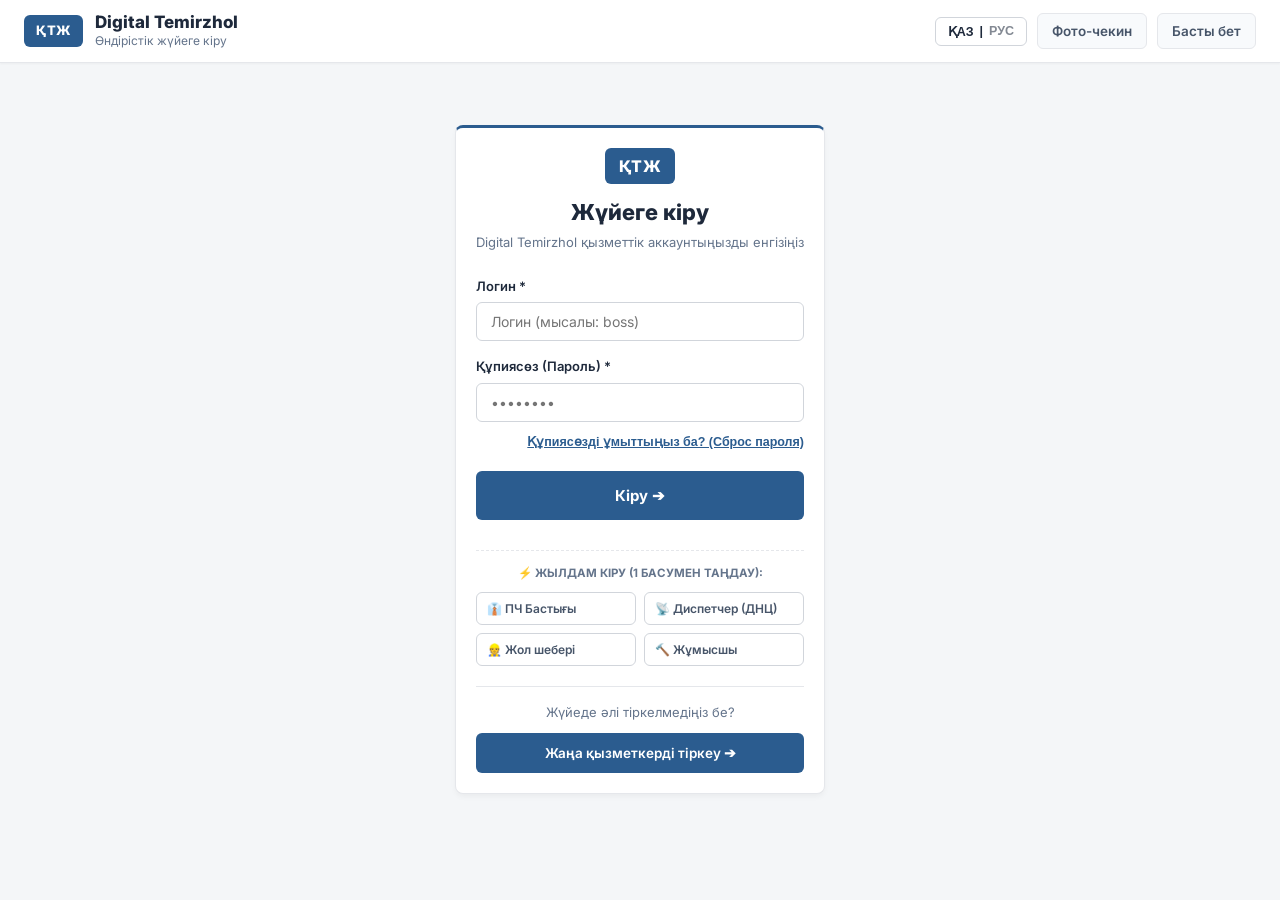
==== frontend/boss.html @ 10c27fdb "Digital Temirzhol: deploy-ready (Render API + Vercel frontend)" ====
<!DOCTYPE html>
<html lang="kk">
<head>
  <meta charset="UTF-8">
  <meta name="viewport" content="width=device-width, initial-scale=1.0">
  <title>Бастық Кабинеті | Digital Temirzhol</title>
  <link rel="stylesheet" href="css/style.css">
  <link rel="preconnect" href="https://fonts.googleapis.com">
  <link rel="preconnect" href="https://fonts.gstatic.com" crossorigin>
  <link href="https://fonts.googleapis.com/css2?family=Inter:wght@400;500;600;700;800&family=JetBrains+Mono:wght@600&display=swap" rel="stylesheet">
</head>
<body>

  <!-- Top Navbar -->
  <header class="navbar">
    <a href="index.html" class="brand-wrapper">
      <div class="brand-badge">ҚТЖ</div>
      <div class="brand-info">
        <h1 data-i18n="brand_title">Digital Temirzhol</h1>
        <p>Начальник дистанции пути (ПЧ-13) • Басқару панелі</p>
      </div>
    </a>

    <div class="nav-actions">
      <button class="btn-lang" id="btnLangToggle" title="Тілді ауыстыру / Сменить язык">
        <strong>ҚАЗ</strong> | <span style="opacity:0.6;">РУС</span>
      </button>
      <div style="text-align: right;">
        <div style="font-size: 14px; font-weight: 700; color: var(--text-main);" id="bossName">Бастық кабинеті</div>
        <div style="font-size: 11px; color: var(--primary);" id="bossRoleTitle">ПЧ Бастығы</div>
      </div>
      <button class="btn btn-secondary btn-sm" onclick="Api.logout()" data-i18n="nav_logout">Шығу</button>
    </div>
  </header>

  <main class="main-container">
    
    <div style="margin-bottom: 14px;">
      <a href="index.html" class="btn btn-secondary btn-sm" style="display:inline-flex; align-items:center; gap:6px;">
        ⬅️ Басты желіге қайту (Главная)
      </a>
    </div>

    <!-- Live Notifications Ticker -->
    <div class="glass-card" style="margin-bottom: 20px; padding: 12px 18px; border-left: 4px solid var(--primary); display: flex; align-items: center; justify-content: space-between;">
      <div style="display: flex; align-items: center; gap: 12px;">
        <div>
          <span style="font-size: 11px; font-weight: 700; color: var(--primary); text-transform: uppercase;">Соңғы хабарлама:</span>
          <div id="latestNotif" style="font-size: 13px; color: var(--text-main); font-weight: 600;">
            Хабарламалар жоқ.
          </div>
        </div>
      </div>
      <button class="btn btn-secondary btn-sm" onclick="loadNotifications()">Жаңарту</button>
    </div>

    <!-- 4 Quick Stats Cards -->
    <div class="grid-4" style="margin-bottom: 24px;">
      <div class="stat-card">
        <div>
          <div class="stat-val" id="statNaryads">0</div>
          <div class="stat-label">Наряд қол қоюға</div>
        </div>
      </div>

      <div class="stat-card">
        <div>
          <div class="stat-val" id="statLeaves">0</div>
          <div class="stat-label">Больничный / Отпуск</div>
        </div>
      </div>

      <div class="stat-card">
        <div>
          <div class="stat-val" id="statPresent">0</div>
          <div class="stat-label">Қазір жұмыста (Ауысым)</div>
        </div>
      </div>

      <div class="stat-card">
        <div>
          <div class="stat-val">100%</div>
          <div class="stat-label">Қауіпсіздік режимі</div>
        </div>
      </div>
    </div>

    <!-- Tab Navigation -->
    <div style="display: flex; gap: 10px; margin-bottom: 20px; border-bottom: 1px solid var(--border-subtle); padding-bottom: 12px; overflow-x: auto; align-items:center;">
      <button class="btn btn-primary btn-sm tab-btn active" onclick="switchTab('tab-naryads')">
        Наряд-допусктарды бекіту
      </button>
      <button class="btn btn-secondary btn-sm tab-btn" onclick="switchTab('tab-leaves')">
        Больничный & Отпуск бекіту
      </button>
      <button class="btn btn-secondary btn-sm tab-btn" onclick="switchTab('tab-timesheet')">
        Табель және жылдық график
      </button>
      <button class="btn btn-secondary btn-sm tab-btn" onclick="switchTab('tab-masters')">
        Шеберлермен байланыс (Личка) & Толық БД
      </button>
      <button class="btn btn-primary btn-sm" onclick="openPrintRoster()" style="margin-left:auto; white-space:nowrap;">
        Басып шығару (Печать)
      </button>
    </div>

    <!-- TAB 1: NARYAD APPROVAL -->
    <div id="tab-naryads" class="tab-content">
      <div class="glass-card">
        <div class="card-header">
          <h3>Бекітуді күтіп тұрған Наряд-допусктар (№451 бланкілері)</h3>
          <span class="badge badge-blue" id="naryadCountBadge">0 наряд</span>
        </div>

        <div class="table-wrapper">
          <table class="custom-table">
            <thead>
              <tr>
                <th>№ Құжат</th>
                <th>Жұмыс жетекшісі (Мастер)</th>
                <th>Жұмыс түрі</th>
                <th>Тех. карта</th>
                <th>Орны</th>
                <th>Мәртебесі</th>
                <th>Әрекеттер</th>
              </tr>
            </thead>
            <tbody id="bossNaryadsTable">
              <tr><td colspan="7" style="text-align:center;">Жүктелуде...</td></tr>
            </tbody>
          </table>
        </div>
      </div>
    </div>

    <!-- TAB 2: LEAVES & DOCTOR NOTES APPROVAL -->
    <div id="tab-leaves" class="tab-content" style="display: none;">
      <div class="glass-card">
        <div class="card-header">
          <h3>Больничный және Отпуск анықтамаларын бекіту</h3>
          <span class="badge badge-yellow">Анықтамалар мен өтініштер</span>
        </div>

        <div class="table-wrapper">
          <table class="custom-table">
            <thead>
              <tr>
                <th>Қызметкер</th>
                <th>Түрі</th>
                <th>Мерзімі (Басталу — Аяқталу)</th>
                <th>Емхана құжаты (Скриншот)</th>
                <th>Мәртебесі</th>
                <th>Қол қою / Бекіту</th>
              </tr>
            </thead>
            <tbody id="bossLeavesTable">
              <tr><td colspan="6" style="text-align:center;">Жүктелуде...</td></tr>
            </tbody>
          </table>
        </div>
      </div>
    </div>

    <!-- TAB 3: TIMESHEET & YEARLY CALENDAR -->
    <div id="tab-timesheet" class="tab-content" style="display: none;">
      <div class="glass-card">
        <div class="card-header" style="flex-wrap: wrap; gap: 14px;">
          <div>
            <h3>Қызметкерлердің қатысу табелі (Timesheet)</h3>
            <p style="font-size: 12px; color: var(--text-muted); margin-top: 2px;">
              Кез келген күнді таңдап, жұмысшылардың келу/кету уақыты мен жалпы сағатын көріңіз.
            </p>
          </div>
          
          <div style="display: flex; align-items: center; gap: 10px; flex-wrap: wrap;">
            <input type="date" id="timesheetDate" class="form-control" style="width: auto; padding: 6px 12px;" onchange="loadTimesheet()">
            <button class="btn btn-success btn-sm" onclick="exportExcel()">
              Excel (CSV) жүктеу
            </button>
          </div>
        </div>

        <div class="table-wrapper">
          <table class="custom-table">
            <thead>
              <tr>
                <th>Табель №</th>
                <th>Қызметкер (ФИО)</th>
                <th>Лауазымы</th>
                <th>Кірген уақыты</th>
                <th>Шыққан уақыты</th>
                <th>Істеген сағаты</th>
                <th>Мәртебесі</th>
              </tr>
            </thead>
            <tbody id="timesheetTable">
              <tr><td colspan="7" style="text-align:center;">Жүктелуде...</td></tr>
            </tbody>
          </table>
        </div>

        <!-- Legend for Calendar/Timesheet -->
        <div style="margin-top: 18px; padding-top: 14px; border-top: 1px solid var(--border-subtle); display: flex; gap: 20px; font-size: 12px; color: var(--text-muted);">
          <div style="display: flex; align-items: center; gap: 6px;">
            <span style="width: 12px; height: 12px; background: #10b981; border-radius: 2px; display: inline-block;"></span>
            <span>Жұмыста (Қатысты)</span>
          </div>
          <div style="display: flex; align-items: center; gap: 6px;">
            <span style="width: 12px; height: 12px; background: #f59e0b; border-radius: 2px; display: inline-block;"></span>
            <span>Больничный (Еңбекке жарамсыз)</span>
          </div>
          <div style="display: flex; align-items: center; gap: 6px;">
            <span style="width: 12px; height: 12px; background: #8b5cf6; border-radius: 2px; display: inline-block;"></span>
            <span>Отпуск (Еңбек демалысы)</span>
          </div>
        </div>
      </div>
    </div>

    <!-- TAB 4: MASTERS DIRECT PM & FULL DATABASE -->
    <div id="tab-masters" class="tab-content" style="display: none;">
      <!-- 1. Masters Quick PM Cards -->
      <div class="glass-card" style="margin-bottom: 24px;">
        <div class="card-header">
          <div>
            <div style="display:inline-flex; align-items:center; gap:6px; margin-bottom:4px;">
              <span class="badge badge-blue">МАСТЕРЛЕР</span>
            </div>
            <h3 style="font-size:16px;">Жол шеберлері (Мастерлер) — Жедел жеке байланыс (Личка)</h3>
            <p style="font-size:12px; color:var(--text-muted);">
              Кез келген шеберге тікелей личкаға жазыңыз. Хабарламалар 1 сағаттан соң автоматты тазаланады.
            </p>
          </div>
          <button class="btn btn-secondary btn-sm" onclick="loadBossMastersAndStaff()">Жаңарту</button>
        </div>

        <div id="bossMastersList" class="grid-3" style="margin-top:12px;">
          <div style="text-align:center; padding:16px; color:var(--text-muted);">Шеберлер жүктелуде...</div>
        </div>
      </div>

      <!-- 2. Full Station Personnel Database -->
      <div class="glass-card">
        <div class="card-header" style="flex-wrap:wrap; gap:10px;">
          <div>
            <h3 style="font-size:16px;">Дистанция бойынша толық дерекқор (Кім бар, кім жоқ)</h3>
            <p style="font-size:12px; color:var(--text-muted);">
              Барлық жұмыскерлердің қатысуы, өткізу бекетінің фотосуреттері және жеке чаты
            </p>
          </div>
          <div style="display:flex; gap:8px; align-items:center;">
            <input type="text" id="bossSearchStaffInput" class="form-control" placeholder="Аты-жөні немесе лауазымы..." style="min-width:220px;" oninput="filterBossStaffRoster()">
          </div>
        </div>

        <div class="table-wrapper">
          <table class="custom-table">
            <thead>
              <tr>
                <th>Фото</th>
                <th>Аты-жөні (ФИО)</th>
                <th>Лауазымы</th>
                <th>Рөлі</th>
                <th>Шебері</th>
                <th>Келгені</th>
                <th>Кеткені</th>
                <th>Мәртебесі</th>
                <th>Жеке чат</th>
              </tr>
            </thead>
            <tbody id="bossFullRosterTable">
              <tr><td colspan="9" style="text-align:center;">Жүктелуде...</td></tr>
            </tbody>
          </table>
        </div>
      </div>
    </div>

  </main>

  <!-- Modal for Document/Screenshot View -->
  <div class="modal-overlay" id="docModal">
    <div class="modal-content">
      <div style="display: flex; justify-content: space-between; align-items: center; margin-bottom: 14px;">
        <h3 style="font-size: 15px; font-weight: 700; color: var(--text-main);">Емхана анықтамасы / Скриншот</h3>
        <button class="btn btn-secondary btn-sm" onclick="closeDocModal()">✕ Жабу</button>
      </div>
      <div style="text-align: center; background: #f8fafc; border: 1px solid var(--border-light); padding: 12px; border-radius: 4px;">
        <img id="modalImg" src="" style="max-width: 100%; max-height: 450px; border-radius: 4px;">
      </div>
    </div>
  </div>

  <script src="js/config.js"></script>
  <script src="js/api.js"></script>
  <script src="js/i18n.js"></script>
  <script src="js/chat_modal.js"></script>
  <script>
    let bossRosterData = [];

    function switchTab(tabId) {
      document.querySelectorAll(".tab-content").forEach(el => el.style.display = "none");
      document.querySelectorAll(".tab-btn").forEach(el => {
        el.classList.remove("btn-primary", "active");
        el.classList.add("btn-secondary");
      });

      document.getElementById(tabId).style.display = "block";
      const activeBtn = event.currentTarget;
      activeBtn.classList.remove("btn-secondary");
      activeBtn.classList.add("btn-primary", "active");

      if (tabId === "tab-masters") {
        loadBossMastersAndStaff();
      }
    }

    window.addEventListener("DOMContentLoaded", () => {
      const u = Api.getUser();
      if (!u) {
        window.location.href = "login.html";
        return;
      }
      if (u.role !== "BOSS") {
        alert("Қатынау шектелген! Бұл парақша тек ПЧ Бастығына (Директорға) арналған.");
        window.location.href = "index.html";
        return;
      }
      document.getElementById("bossName").innerText = u.full_name;
      const orgInfo = u.organization ? ` • ${u.organization}` : "";
      if (u.position) document.getElementById("bossRoleTitle").innerText = `${u.position}${orgInfo}`;

      // Set default date to today
      const today = new Date().toISOString().split("T")[0];
      document.getElementById("timesheetDate").value = today;

      loadNotifications();
      loadNaryads();
      loadLeaves();
      loadTimesheet();
      loadBossMastersAndStaff();

      // Poll notifications every 5 seconds
      setInterval(loadNotifications, 5000);
      setInterval(loadBossMastersAndStaff, 10000);
    });

    async function loadNotifications() {
      try {
        const notifs = await Api.getNotifications("BOSS");
        if (notifs.length) {
          document.getElementById("latestNotif").innerText = notifs[0].message;
        }
      } catch (err) {
        console.warn("Notif error:", err);
      }
    }

    async function loadNaryads() {
      try {
        const naryads = await Api.getNaryads();
        const tbody = document.getElementById("bossNaryadsTable");
        document.getElementById("statNaryads").innerText = naryads.filter(n => n.status === "PENDING_BOSS").length;
        document.getElementById("naryadCountBadge").innerText = `${naryads.length} наряд тіркелген`;

        if (!naryads.length) {
          tbody.innerHTML = `<tr><td colspan="7" style="text-align:center;">Нарядтар жоқ</td></tr>`;
          return;
        }

        tbody.innerHTML = naryads.map(n => {
          let badge = `<span class="badge badge-blue">${n.status}</span>`;
          let actionBtn = "";

          if (n.status === "PENDING_BOSS") {
            badge = `<span class="badge badge-yellow">ҚОЛ КҮТУДЕ</span>`;
            actionBtn = `<button class="btn btn-primary btn-sm" onclick="approveNaryad(${n.id})">Қол қойып бекіту</button>`;
          } else if (n.status === "APPROVED_BOSS") {
            badge = `<span class="badge badge-blue">ДИСПЕТЧЕРДЕ</span>`;
            actionBtn = `<span style="font-size:12px; color:var(--text-muted);">Диспетчерді күтуде</span>`;
          } else if (n.status === "COMPLETED") {
            badge = `<span class="badge badge-green">АЯҚТАЛДЫ</span>`;
            if (n.pdf_path) {
              const fileUrl = Api.getFileUrl(n.pdf_path);
              actionBtn = `<a href="${fileUrl}" target="_blank" download class="btn btn-success btn-sm">№451 PDF (Жүктеу)</a>`;
            }
          }

          return `
            <tr>
              <td><strong style="color:var(--primary);">${n.number}</strong></td>
              <td>${n.master_name}</td>
              <td>${n.work_type}</td>
              <td><span class="badge badge-blue">${n.tech_card_no}</span></td>
              <td>${n.location}</td>
              <td>${badge}</td>
              <td>${actionBtn}</td>
            </tr>
          `;
        }).join("");
      } catch (err) {
        console.warn("Naryad load error:", err);
      }
    }

    async function approveNaryad(naryadId) {
      try {
        await Api.approveBossNaryad(naryadId);
        showToast("Нарядқа сәтті қол қойылды және Диспетчерге жіберілді!", "success");
        loadNaryads();
        loadNotifications();
      } catch (err) {
        showToast("Қате: " + err.message, "danger");
      }
    }

    async function loadLeaves() {
      try {
        const leaves = await Api.getLeaves();
        const tbody = document.getElementById("bossLeavesTable");
        document.getElementById("statLeaves").innerText = leaves.filter(l => l.status === "PENDING").length;

        if (!leaves.length) {
          tbody.innerHTML = `<tr><td colspan="6" style="text-align:center;">Анықтамалар жоқ</td></tr>`;
          return;
        }

        tbody.innerHTML = leaves.map(l => {
          const isSick = l.leave_type === "SICK_LEAVE";
          const typeBadge = isSick ? `<span class="badge badge-yellow">БОЛЬНИЧНЫЙ</span>` : `<span class="badge badge-green">ОТПУСК</span>`;
          
          let docBtn = l.document_url 
            ? `<button class="btn btn-secondary btn-sm" onclick="openDocModal('${l.document_url}')">Құжатты көру</button>`
            : `<span style="font-size:12px; color:var(--text-faint);">Құжатсыз</span>`;

          let actionBtn = l.status === "PENDING"
            ? `<button class="btn btn-primary btn-sm" onclick="approveLeave(${l.id})">Бекіту (Қол қою)</button>`
            : `<span class="badge badge-green">БЕКІТІЛГЕН</span>`;

          return `
            <tr>
              <td><strong>${l.user_name}</strong><br/><small style="color:var(--text-muted);">${l.position}</small></td>
              <td>${typeBadge}</td>
              <td>${l.start_date} — ${l.end_date}</td>
              <td>${docBtn}</td>
              <td><span class="badge ${l.status === 'APPROVED' ? 'badge-green' : 'badge-yellow'}">${l.status}</span></td>
              <td>${actionBtn}</td>
            </tr>
          `;
        }).join("");
      } catch (err) {
        console.warn("Leaves load error:", err);
      }
    }

    async function approveLeave(leaveId) {
      try {
        await Api.approveLeave(leaveId);
        showToast("Анықтама бекітілді! Жылдық табельге автоматты енгізілді.", "success");
        loadLeaves();
        loadTimesheet();
      } catch (err) {
        showToast("Қате: " + err.message, "danger");
      }
    }

    async function loadTimesheet() {
      const selectedDate = document.getElementById("timesheetDate").value;
      try {
        const data = await Api.getTimesheet(selectedDate);
        const tbody = document.getElementById("timesheetTable");
        document.getElementById("statPresent").innerText = data.records.filter(r => r.check_in !== "—").length;

        tbody.innerHTML = data.records.map(r => {
          let statusBadge = `<span class="badge badge-blue">${r.status}</span>`;
          if (r.status.includes("БОЛЬНИЧНЫЙ")) {
            statusBadge = `<span class="badge badge-yellow">${r.status}</span>`;
          } else if (r.status.includes("ОТПУСК")) {
            statusBadge = `<span class="badge badge-green">${r.status}</span>`;
          } else if (r.status === "Жұмыста") {
            statusBadge = `<span class="badge badge-green">Жұмыста</span>`;
          }

          return `
            <tr>
              <td style="font-family:var(--font-mono); color:var(--accent-cyan);">${r.emp_num}</td>
              <td><strong>${r.full_name}</strong></td>
              <td>${r.position}</td>
              <td style="font-family:var(--font-mono);">${r.check_in}</td>
              <td style="font-family:var(--font-mono);">${r.check_out}</td>
              <td><strong>${r.hours}</strong></td>
              <td>${statusBadge}</td>
            </tr>
          `;
        }).join("");
      } catch (err) {
        console.warn("Timesheet error:", err);
      }
    }

    function exportExcel() {
      const dateVal = document.getElementById("timesheetDate").value;
      window.open(`/api/attendance/export-csv?target_date=${dateVal}`, "_blank");
    }

    function openDocModal(url) {
      document.getElementById("modalImg").src = url;
      document.getElementById("docModal").classList.add("active");
    }
    function closeDocModal() {
      document.getElementById("docModal").classList.remove("active");
    }

    async function loadBossMastersAndStaff() {
      try {
        // 1. Load masters for quick PM
        const masters = await Api.getChatUsers("", "MASTER");
        const mastersContainer = document.getElementById("bossMastersList");
        if (!masters || masters.length === 0) {
          mastersContainer.innerHTML = `<div style="grid-column: 1/-1; text-align:center; padding:16px; color:var(--text-muted);">Тіркелген жол шеберлері (мастерлер) әзірге жоқ.</div>`;
        } else {
          mastersContainer.innerHTML = masters.map(m => {
            const isPresent = (m.status === "PRESENT");
            const photoSrc = m.photo_url ? Api.getFileUrl(m.photo_url) : "data:image/svg+xml;utf8,<svg xmlns='http://www.w3.org/2000/svg' width='40' height='40' viewBox='0 0 24 24' fill='%2394a3b8'><path d='M12 12c2.21 0 4-1.79 4-4s-1.79-4-4-4-4 1.79-4 4 1.79 4 4 4zm0 2c-2.67 0-8 1.34-8 4v2h16v-2c0-2.66-5.33-4-8-4z'/></svg>";

            return `
              <div style="background:#f8fafc; border:1px solid var(--border-color); border-radius:var(--radius); padding:16px; display:flex; flex-direction:column; justify-content:space-between; gap:12px;">
                <div style="display:flex; align-items:center; gap:12px;">
                  <img src="${photoSrc}" class="table-photo" style="width:48px; height:48px;" alt="Фото">
                  <div>
                    <strong style="color:var(--text-main); font-size:14px;">${escapeHtml(m.full_name)}</strong>
                    <div style="font-size:11.5px; color:var(--primary); font-weight:600;">${escapeHtml(m.position || "Жол шебері")}</div>
                    <div style="font-size:11px; margin-top:2px;">
                      ${isPresent ? `<span class="badge badge-green">ЖҰМЫСТА</span>` : `<span class="badge badge-gray">КЕЛМЕГЕН</span>`}
                    </div>
                  </div>
                </div>
                <button class="btn btn-primary btn-sm" style="width:100%;" onclick="openChatWith(${m.id}, '${escapeJs(m.full_name)}', 'Жол шебері')">
                  Личкаға жазу (Чат ашу)
                </button>
              </div>
            `;
          }).join("");
        }

        // 2. Load full personnel roster
        const data = await Api.getRoster();
        bossRosterData = data.records || [];
        renderBossStaffRoster();
      } catch (err) {
        console.error("Boss masters/staff load error:", err);
      }
    }

    function filterBossStaffRoster() {
      renderBossStaffRoster();
    }

    function renderBossStaffRoster() {
      const tbody = document.getElementById("bossFullRosterTable");
      const query = (document.getElementById("bossSearchStaffInput")?.value || "").toLowerCase().trim();

      let filtered = bossRosterData.filter(r => {
        if (query) {
          const matchName = (r.full_name || "").toLowerCase().includes(query);
          const matchPos = (r.position || "").toLowerCase().includes(query);
          const matchNum = (r.emp_num || "").toLowerCase().includes(query);
          if (!matchName && !matchPos && !matchNum) return false;
        }
        return true;
      });

      if (!filtered.length) {
        tbody.innerHTML = `<tr><td colspan="9" style="text-align:center; padding:16px; color:var(--text-muted);">Қызметкер табылмады</td></tr>`;
        return;
      }

      tbody.innerHTML = filtered.map(r => {
        let statusBadge = `<span class="badge badge-gray">ЖОҚ (КЕЛМЕГЕН)</span>`;
        if (r.status === 'PRESENT') {
          statusBadge = `<span class="badge badge-green">ЖҰМЫСТА (БАР)</span>`;
        } else if (r.status === 'LEAVE') {
          statusBadge = `<span class="badge badge-yellow">БОЛЬНИЧНЫЙ/ОТПУСК</span>`;
        }

        const photoSrc = r.photo_url ? Api.getFileUrl(r.photo_url) : "data:image/svg+xml;utf8,<svg xmlns='http://www.w3.org/2000/svg' width='40' height='40' viewBox='0 0 24 24' fill='%2394a3b8'><path d='M12 12c2.21 0 4-1.79 4-4s-1.79-4-4-4-4 1.79-4 4 1.79 4 4 4zm0 2c-2.67 0-8 1.34-8 4v2h16v-2c0-2.66-5.33-4-8-4z'/></svg>";

        return `
          <tr style="cursor:pointer;" onclick="${r.id ? `openChatWith(${r.id}, '${escapeJs(r.full_name)}', '${escapeJs(r.role)}')` : ''}">
            <td><img src="${photoSrc}" class="table-photo" alt="Фото"></td>
            <td>
              <strong>${escapeHtml(r.full_name)}</strong>
              <div style="font-size:11px; color:var(--text-muted);">${escapeHtml(r.emp_num)} | ЖСН: ${escapeHtml(r.iin || '—')}</div>
              <div style="font-size:11px; color:var(--primary); font-weight:500;">${escapeHtml(r.organization || 'ПЧ-13')} • ${escapeHtml(r.subdivision || '')}</div>
            </td>
            <td>${escapeHtml(r.position)}</td>
            <td><span class="badge badge-blue">${escapeHtml(r.role)}</span></td>
            <td>${escapeHtml(r.master_name)}</td>
            <td style="font-family:var(--font-mono);">${r.check_in_time}</td>
            <td style="font-family:var(--font-mono);">${r.check_out_time}</td>
            <td>${statusBadge}</td>
            <td>
              ${r.id ? `
                <button class="btn btn-sm btn-primary" onclick="event.stopPropagation(); openChatWith(${r.id}, '${escapeJs(r.full_name)}', '${escapeJs(r.role)}')">
                  Чат (ЛС)
                </button>
              ` : `<span style="font-size:11px; color:var(--text-muted);">Тіркелмеген</span>`}
            </td>
          </tr>
        `;
      }).join("");
    }

    function escapeJs(str) {
      if (!str) return "";
      return String(str).replace(/'/g, "\\'").replace(/"/g, '\\"');
    }
  </script>
</body>
</html>
---- frontend/css/style.css ----
/* ==========================================================================
   Digital Temirzhol — Clean Enterprise Design System
   Simple, functional, high-readability UI for Kazakhstan Railways (ҚТЖ)
   Supports Kazakh Cyrillic (ә, ғ, қ, ң, ө, ұ, ү, һ, і) & Russian Cyrillic
   ========================================================================== */

@import url('https://fonts.googleapis.com/css2?family=Inter:wght@400;500;600;700;800&family=Noto+Sans:wght@400;500;600;700&display=swap');

:root {
  /* Fonts with native Cyrillic & Cyrillic Extended support */
  --font-main: 'Inter', 'Noto Sans', -apple-system, BlinkMacSystemFont, "Segoe UI", Roboto, Arial, sans-serif;
  --font-mono: ui-monospace, SFMono-Regular, Menlo, Monaco, Consolas, "Liberation Mono", monospace;

  /* Clean Solid Enterprise Colors (Calm, Muted, Non-toxic) */
  --bg-app: #f4f6f8;
  --surface: #ffffff;
  --surface-hover: #f9fafb;
  --surface-subtle: #f9fafb;

  /* Borders & Dividers */
  --border-color: #e5e7eb;
  --border-strong: #d1d5db;
  --shadow-sm: 0 1px 2px 0 rgba(0, 0, 0, 0.04);
  --shadow-md: 0 3px 6px -1px rgba(0, 0, 0, 0.05);
  --shadow-lg: 0 6px 12px -2px rgba(0, 0, 0, 0.06);

  /* Typography */
  --text-main: #1e293b;
  --text-secondary: #475569;
  --text-muted: #64748b;
  --text-light: #94a3b8;

  /* Brand & Status Accents (Calm, deep, professional) */
  --primary: #2b5c8f;          /* Calm Corporate Slate Blue */
  --primary-hover: #1f456e;
  --primary-light: #eff6ff;

  --success: #2e7d32;          /* Calm Forest/Sage Green */
  --success-hover: #236327;
  --success-light: #f0fdf4;

  --danger: #991b1b;           /* Calm Muted Dark Red / Wine */
  --danger-hover: #7f1d1d;
  --danger-light: #fef2f2;

  --warning: #b45309;          /* Calm Amber / Bronze */
  --warning-light: #fffbeb;

  --purple: #475569;           /* Calm Slate */
  --purple-light: #f1f5f9;

  --accent-cyan: #0284c7;
  --accent-cyan-light: #e0f2fe;

  --radius: 8px;
  --radius-sm: 6px;
  --radius-md: 8px;
  --radius-lg: 12px;
  --radius-full: 9999px;
}

* {
  box-sizing: border-box;
  margin: 0;
  padding: 0;
}

body {
  background-color: var(--bg-app);
  color: var(--text-main);
  font-family: var(--font-main);
  font-size: 14px;
  line-height: 1.5;
  min-height: 100vh;
  -webkit-font-smoothing: antialiased;
}

/* ==========================================================================
   Navigation Bar
   ========================================================================== */

.navbar {
  position: sticky;
  top: 0;
  z-index: 100;
  background: #ffffff;
  border-bottom: 1px solid var(--border-color);
  box-shadow: var(--shadow-sm);
  padding: 12px 24px;
  display: flex;
  align-items: center;
  justify-content: space-between;
  gap: 16px;
}

.brand-wrapper {
  display: flex;
  align-items: center;
  gap: 12px;
  text-decoration: none;
  color: inherit;
}

.brand-badge {
  background: var(--primary);
  color: #ffffff;
  font-weight: 800;
  font-size: 13px;
  letter-spacing: 0.5px;
  padding: 6px 12px;
  border-radius: var(--radius-sm);
}

.brand-info h1 {
  font-size: 17px;
  font-weight: 800;
  color: var(--text-main);
  line-height: 1.2;
}

.brand-info h1 span {
  color: var(--primary);
}

.brand-info p {
  font-size: 12px;
  color: var(--text-muted);
}

.nav-actions {
  display: flex;
  align-items: center;
  gap: 10px;
  flex-wrap: wrap;
}

.nav-link {
  color: var(--text-secondary);
  text-decoration: none;
  font-size: 13.5px;
  font-weight: 600;
  padding: 7px 14px;
  border-radius: var(--radius-sm);
  background: #f8fafc;
  border: 1px solid var(--border-color);
  transition: all 0.15s ease;
}

.nav-link:hover {
  background: #f1f5f9;
  color: var(--text-main);
  border-color: var(--border-strong);
}

.nav-link.active {
  color: var(--primary);
  background: var(--primary-light);
  border-color: #bae6fd;
}

/* Language Toggle Button */
.btn-lang {
  display: inline-flex;
  align-items: center;
  gap: 6px;
  background: #ffffff;
  border: 1px solid var(--border-strong);
  color: var(--text-main);
  font-size: 12.5px;
  font-weight: 700;
  padding: 6px 12px;
  border-radius: var(--radius-sm);
  cursor: pointer;
  transition: all 0.15s ease;
}

.btn-lang:hover {
  background: #f8fafc;
  border-color: var(--primary);
  color: var(--primary);
}

/* ==========================================================================
   Containers & Clean Cards
   ========================================================================== */

.main-container {
  max-width: 1100px;
  margin: 0 auto;
  padding: 24px 20px 48px 20px;
}

.card {
  background: var(--surface);
  border: 1px solid var(--border-color);
  border-radius: var(--radius-md);
  box-shadow: var(--shadow-sm);
  padding: 20px;
  margin-bottom: 20px;
}

.card.highlight {
  border-top: 3px solid var(--primary);
}

.card.highlight-green {
  border-top: 3px solid var(--success);
}

.card.highlight-purple {
  border-top: 3px solid var(--purple);
}

/* Legacy support for existing pages */
.glass-card {
  background: var(--surface);
  border: 1px solid var(--border-color);
  border-radius: var(--radius-md);
  box-shadow: var(--shadow-sm);
  padding: 20px;
  margin-bottom: 20px;
}
.glass-card.highlight {
  border-top: 3px solid var(--primary);
}

/* ==========================================================================
   Buttons
   ========================================================================== */

.btn {
  display: inline-flex;
  align-items: center;
  justify-content: center;
  gap: 8px;
  font-family: var(--font-main);
  font-size: 13.5px;
  font-weight: 600;
  padding: 9px 18px;
  border-radius: var(--radius-sm);
  border: 1px solid transparent;
  cursor: pointer;
  text-decoration: none;
  transition: background-color 0.15s ease, border-color 0.15s ease, box-shadow 0.15s ease;
}

.btn:disabled {
  opacity: 0.6;
  cursor: not-allowed;
}

.btn-primary {
  background: var(--primary);
  color: #ffffff;
}
.btn-primary:hover:not(:disabled) {
  background: var(--primary-hover);
}

.btn-success {
  background: var(--success);
  color: #ffffff;
}
.btn-success:hover:not(:disabled) {
  background: var(--success-hover);
}

.btn-danger {
  background: var(--danger);
  color: #ffffff;
}
.btn-danger:hover:not(:disabled) {
  background: var(--danger-hover);
}

.btn-secondary {
  background: #ffffff;
  color: var(--text-secondary);
  border-color: var(--border-strong);
}
.btn-secondary:hover:not(:disabled) {
  background: #f8fafc;
  color: var(--text-main);
}

.btn-sm {
  padding: 6px 12px;
  font-size: 12.5px;
}

.btn-lg {
  padding: 14px 22px;
  font-size: 15px;
  font-weight: 700;
}

/* ==========================================================================
   Form Controls
   ========================================================================== */

.form-group {
  margin-bottom: 16px;
}

.form-label {
  display: block;
  font-size: 13px;
  font-weight: 600;
  color: var(--text-main);
  margin-bottom: 6px;
}

.form-control {
  width: 100%;
  padding: 10px 14px;
  font-family: var(--font-main);
  font-size: 14px;
  color: var(--text-main);
  background: #ffffff;
  border: 1px solid var(--border-strong);
  border-radius: var(--radius-sm);
  outline: none;
  transition: border-color 0.15s ease, box-shadow 0.15s ease;
}

.form-control:focus {
  border-color: var(--primary);
  box-shadow: 0 0 0 3px rgba(43, 92, 143, 0.12);
}

/* ==========================================================================
   Badges (Calm, Soft Tones)
   ========================================================================== */

.badge {
  display: inline-flex;
  align-items: center;
  gap: 4px;
  padding: 3px 8px;
  font-size: 11.5px;
  font-weight: 600;
  border-radius: var(--radius-sm);
  letter-spacing: 0.2px;
  border: 1px solid transparent;
}

.badge-blue {
  background: #eff6ff;
  color: #1e4b75;
  border-color: #dbeafe;
}

.badge-green {
  background: #f0fdf4;
  color: #166534;
  border-color: #bbf7d0;
}

.badge-red {
  background: #fef2f2;
  color: #991b1b;
  border-color: #fecaca;
}

.badge-yellow {
  background: #fffbeb;
  color: #92400e;
  border-color: #fef08a;
}

.badge-purple {
  background: #f8fafc;
  color: #334155;
  border-color: #e2e8f0;
}

/* ==========================================================================
   Grids & Tables
   ========================================================================== */

.grid-2 {
  display: grid;
  grid-template-columns: repeat(auto-fit, minmax(320px, 1fr));
  gap: 20px;
}

.grid-3 {
  display: grid;
  grid-template-columns: repeat(auto-fit, minmax(280px, 1fr));
  gap: 20px;
}

.grid-4 {
  display: grid;
  grid-template-columns: repeat(auto-fit, minmax(240px, 1fr));
  gap: 16px;
}

.table-responsive {
  overflow-x: auto;
}

table {
  width: 100%;
  border-collapse: collapse;
  font-size: 13.5px;
}

th {
  background: #f8fafc;
  color: var(--text-muted);
  font-weight: 600;
  font-size: 12px;
  text-align: left;
  padding: 10px 12px;
  border-bottom: 1px solid var(--border-color);
}

td {
  padding: 12px;
  border-bottom: 1px solid var(--border-color);
  color: var(--text-main);
}

tr:hover td {
  background: #f8fafc;
}

/* ==========================================================================
   Checkin Page Specific Styles
   ========================================================================== */

.camera-box {
  position: relative;
  width: 100%;
  max-width: 520px;
  margin: 0 auto 20px auto;
  border-radius: var(--radius-md);
  overflow: hidden;
  background: #0f172a;
  border: 2px solid var(--border-strong);
  aspect-ratio: 4 / 3;
  display: flex;
  align-items: center;
  justify-content: center;
}

.camera-stream {
  width: 100%;
  height: 100%;
  object-fit: cover;
  transform: scaleX(-1);
}

.camera-tag {
  position: absolute;
  top: 12px;
  left: 12px;
  display: flex;
  align-items: center;
  gap: 6px;
  background: rgba(15, 23, 42, 0.75);
  padding: 4px 10px;
  border-radius: var(--radius-sm);
  font-size: 12px;
  font-weight: 600;
  color: #ffffff;
}

.camera-dot {
  width: 8px;
  height: 8px;
  border-radius: 50%;
  background: #22c55e;
}

.flash-screen {
  position: absolute;
  inset: 0;
  background: #ffffff;
  opacity: 0;
  pointer-events: none;
  transition: opacity 0.1s ease;
}

.flash-screen.active {
  opacity: 0.85;
}

.table-photo {
  width: 44px;
  height: 44px;
  border-radius: var(--radius-sm);
  object-fit: cover;
  border: 1px solid var(--border-color);
  background: #e2e8f0;
}

/* ==========================================================================
   Modals & Dialogs
   ========================================================================== */

.modal-overlay {
  position: fixed;
  inset: 0;
  background: rgba(15, 23, 42, 0.6);
  backdrop-filter: blur(2px);
  z-index: 999;
  display: none;
  align-items: center;
  justify-content: center;
  padding: 16px;
}

.modal-overlay.active {
  display: flex;
}

.modal-box, .modal-content {
  background: var(--surface);
  border: 1px solid var(--border-color);
  border-radius: var(--radius);
  box-shadow: 0 20px 25px -5px rgba(0, 0, 0, 0.15), 0 10px 10px -5px rgba(0, 0, 0, 0.04);
  width: 100%;
  padding: 24px;
  color: var(--text-main);
  position: relative;
}

/* ==========================================================================
   Print Stylesheet
   ========================================================================== */

@media print {
  body * {
    visibility: hidden;
  }
  #printableArea, #printableArea * {
    visibility: visible;
  }
  #printableArea {
    position: absolute;
    left: 0;
    top: 0;
    width: 100%;
    margin: 0;
    padding: 10mm;
    background: #ffffff !important;
    color: #000000 !important;
  }
  .no-print, .navbar, .btn, #btnLangToggle {
    display: none !important;
  }
}

/* ==========================================================================
   Enterprise Railway Social Network Styles
   ========================================================================== */

.network-layout {
  display: grid;
  grid-template-columns: 290px 1fr 310px;
  gap: 20px;
  align-items: start;
}

@media (max-width: 1180px) {
  .network-layout {
    grid-template-columns: 260px 1fr;
  }
  .network-right-sidebar {
    display: none;
  }
}

@media (max-width: 860px) {
  .network-layout {
    grid-template-columns: 1fr;
  }
  .network-left-sidebar {
    margin-bottom: 16px;
  }
}

.network-user-card {
  background: var(--surface);
  border: 1px solid var(--border-color);
  border-radius: var(--radius-md);
  padding: 18px;
  box-shadow: var(--shadow-sm);
  margin-bottom: 16px;
  text-align: center;
}

.network-user-avatar {
  width: 76px;
  height: 76px;
  border-radius: 50%;
  object-fit: cover;
  border: 2px solid var(--primary);
  margin: 0 auto 10px;
  display: block;
}

.network-nav-menu {
  background: var(--surface);
  border: 1px solid var(--border-color);
  border-radius: var(--radius-md);
  padding: 8px;
  box-shadow: var(--shadow-sm);
  display: flex;
  flex-direction: column;
  gap: 4px;
}

.network-nav-item {
  display: flex;
  align-items: center;
  gap: 12px;
  padding: 10px 14px;
  border-radius: var(--radius-sm);
  color: var(--text-secondary);
  text-decoration: none;
  font-weight: 600;
  font-size: 13.5px;
  cursor: pointer;
  border: none;
  background: transparent;
  width: 100%;
  text-align: left;
  transition: all 0.15s ease-in-out;
}

.network-nav-item:hover {
  background: #f1f5f9;
  color: var(--primary);
}

.network-nav-item.active {
  background: var(--primary-light);
  color: var(--primary);
  font-weight: 700;
  border-left: 3px solid var(--primary);
}

.colleague-card {
  display: flex;
  align-items: center;
  justify-content: space-between;
  padding: 12px 16px;
  background: var(--surface);
  border: 1px solid var(--border-color);
  border-radius: var(--radius-md);
  margin-bottom: 10px;
  transition: border-color 0.15s, box-shadow 0.15s;
}

.colleague-card:hover {
  border-color: var(--primary);
  box-shadow: var(--shadow-sm);
}

.activity-feed-item {
  background: var(--surface);
  border: 1px solid var(--border-color);
  border-radius: var(--radius-md);
  padding: 16px;
  margin-bottom: 14px;
  box-shadow: var(--shadow-sm);
}
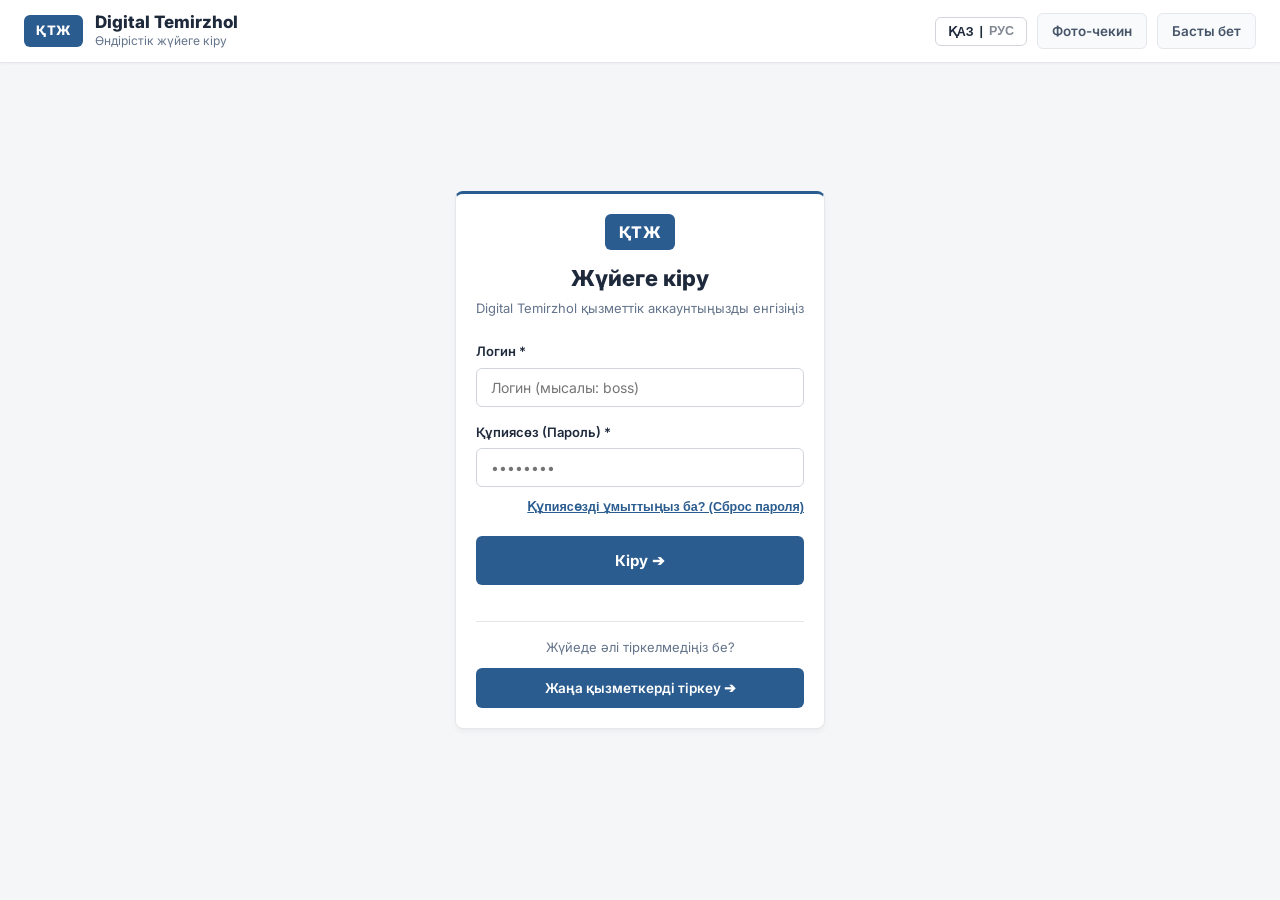
==== commit ca9a60de: "Security + logic audit: JWT identity, role gates, real timesheet, dynamic QR kiosk, approval flow" ====
--- a/frontend/boss.html
+++ b/frontend/boss.html
@@ -79,25 +79,28 @@
 
       <div class="stat-card">
         <div>
-          <div class="stat-val">100%</div>
-          <div class="stat-label">Қауіпсіздік режимі</div>
+          <div class="stat-val" id="statTotal">0</div>
+          <div class="stat-label">Барлық қызметкерлер</div>
         </div>
       </div>
     </div>
 
     <!-- Tab Navigation -->
     <div style="display: flex; gap: 10px; margin-bottom: 20px; border-bottom: 1px solid var(--border-subtle); padding-bottom: 12px; overflow-x: auto; align-items:center;">
-      <button class="btn btn-primary btn-sm tab-btn active" onclick="switchTab('tab-naryads')">
+      <button class="btn btn-primary btn-sm tab-btn active" onclick="switchTab('tab-naryads', this)">
         Наряд-допусктарды бекіту
       </button>
-      <button class="btn btn-secondary btn-sm tab-btn" onclick="switchTab('tab-leaves')">
+      <button class="btn btn-secondary btn-sm tab-btn" onclick="switchTab('tab-leaves', this)">
         Больничный & Отпуск бекіту
       </button>
-      <button class="btn btn-secondary btn-sm tab-btn" onclick="switchTab('tab-timesheet')">
+      <button class="btn btn-secondary btn-sm tab-btn" onclick="switchTab('tab-timesheet', this)">
         Табель және жылдық график
       </button>
-      <button class="btn btn-secondary btn-sm tab-btn" onclick="switchTab('tab-masters')">
+      <button class="btn btn-secondary btn-sm tab-btn" onclick="switchTab('tab-masters', this)">
         Шеберлермен байланыс (Личка) & Толық БД
+      </button>
+      <button class="btn btn-secondary btn-sm tab-btn" onclick="switchTab('tab-approvals', this)">
+        Жаңа тіркеулер <span class="badge badge-yellow" id="pendingCountBadge" style="margin-left:4px;">0</span>
       </button>
       <button class="btn btn-primary btn-sm" onclick="openPrintRoster()" style="margin-left:auto; white-space:nowrap;">
         Басып шығару (Печать)
@@ -276,6 +279,38 @@
       </div>
     </div>
 
+    <!-- TAB 5: PENDING ACCOUNT APPROVALS -->
+    <div id="tab-approvals" class="tab-content" style="display: none;">
+      <div class="glass-card">
+        <div class="card-header">
+          <div>
+            <h3>Жаңа тіркеулерді растау (Бастық / Диспетчер)</h3>
+            <p style="font-size: 12px; color: var(--text-muted); margin-top: 2px;">
+              Өзін Бастық немесе Диспетчер ретінде тіркегендер сіздің растауыңызсыз кіре алмайды.
+            </p>
+          </div>
+          <button class="btn btn-secondary btn-sm" onclick="loadPendingUsers()">Жаңарту</button>
+        </div>
+
+        <div class="table-wrapper">
+          <table class="custom-table">
+            <thead>
+              <tr>
+                <th>Қызметкер (ФИО)</th>
+                <th>Рөлі</th>
+                <th>Бөлімі</th>
+                <th>Байланыс</th>
+                <th>Әрекеттер</th>
+              </tr>
+            </thead>
+            <tbody id="pendingUsersTable">
+              <tr><td colspan="5" style="text-align:center;">Жүктелуде...</td></tr>
+            </tbody>
+          </table>
+        </div>
+      </div>
+    </div>
+
   </main>
 
   <!-- Modal for Document/Screenshot View -->
@@ -298,7 +333,7 @@
   <script>
     let bossRosterData = [];
 
-    function switchTab(tabId) {
+    function switchTab(tabId, btn) {
       document.querySelectorAll(".tab-content").forEach(el => el.style.display = "none");
       document.querySelectorAll(".tab-btn").forEach(el => {
         el.classList.remove("btn-primary", "active");
@@ -306,12 +341,17 @@
       });
 
       document.getElementById(tabId).style.display = "block";
-      const activeBtn = event.currentTarget;
-      activeBtn.classList.remove("btn-secondary");
-      activeBtn.classList.add("btn-primary", "active");
+      const activeBtn = btn || document.querySelector(`.tab-btn[onclick*="${tabId}"]`);
+      if (activeBtn) {
+        activeBtn.classList.remove("btn-secondary");
+        activeBtn.classList.add("btn-primary", "active");
+      }
 
       if (tabId === "tab-masters") {
         loadBossMastersAndStaff();
+      }
+      if (tabId === "tab-approvals") {
+        loadPendingUsers();
       }
     }
 
@@ -339,6 +379,7 @@
       loadLeaves();
       loadTimesheet();
       loadBossMastersAndStaff();
+      loadPendingUsers();
 
       // Poll notifications every 5 seconds
       setInterval(loadNotifications, 5000);
@@ -434,8 +475,11 @@
             : `<span style="font-size:12px; color:var(--text-faint);">Құжатсыз</span>`;
 
           let actionBtn = l.status === "PENDING"
-            ? `<button class="btn btn-primary btn-sm" onclick="approveLeave(${l.id})">Бекіту (Қол қою)</button>`
-            : `<span class="badge badge-green">БЕКІТІЛГЕН</span>`;
+            ? `<button class="btn btn-primary btn-sm" onclick="approveLeave(${l.id}, 'APPROVED')">Бекіту (Қол қою)</button>
+               <button class="btn btn-secondary btn-sm" style="margin-left:6px;" onclick="approveLeave(${l.id}, 'REJECTED')">Қайтару</button>`
+            : (l.status === "APPROVED"
+                ? `<span class="badge badge-green">БЕКІТІЛГЕН</span>`
+                : `<span class="badge badge-red">ҚАЙТАРЫЛҒАН</span>`);
 
           return `
             <tr>
@@ -453,12 +497,48 @@
       }
     }
 
-    async function approveLeave(leaveId) {
-      try {
-        await Api.approveLeave(leaveId);
-        showToast("Анықтама бекітілді! Жылдық табельге автоматты енгізілді.", "success");
+    async function approveLeave(leaveId, status = "APPROVED") {
+      try {
+        await Api.approveLeave(leaveId, status);
+        showToast(status === "APPROVED" ? "Анықтама бекітілді! Жылдық табельге автоматты енгізілді." : "Өтініш қайтарылды.", "success");
         loadLeaves();
         loadTimesheet();
+      } catch (err) {
+        showToast("Қате: " + err.message, "danger");
+      }
+    }
+
+    async function loadPendingUsers() {
+      const tbody = document.getElementById("pendingUsersTable");
+      try {
+        const users = await Api.getPendingUsers();
+        document.getElementById("pendingCountBadge").innerText = users.length;
+        if (!users.length) {
+          tbody.innerHTML = `<tr><td colspan="5" style="text-align:center; color:var(--text-muted);">Күтіп тұрған өтініш жоқ</td></tr>`;
+          return;
+        }
+        tbody.innerHTML = users.map(u => `
+          <tr>
+            <td><strong>${escapeHtml(u.full_name)}</strong><br/><small style="color:var(--text-muted);">Логин: ${escapeHtml(u.username)} • Табель: ${escapeHtml(u.emp_num || "—")}</small></td>
+            <td><span class="badge badge-blue">${escapeHtml(u.role)}</span><br/><small>${escapeHtml(u.position || "")}</small></td>
+            <td style="font-size:12px;">${escapeHtml(u.organization || "")}<br/>${escapeHtml(u.subdivision || "")}</td>
+            <td style="font-size:12px;">${escapeHtml(u.phone || "")}<br/>${escapeHtml(u.email || "")}</td>
+            <td style="white-space:nowrap;">
+              <button class="btn btn-primary btn-sm" onclick="decideUser(${u.id}, 'APPROVE')">Растау</button>
+              <button class="btn btn-secondary btn-sm" style="margin-left:6px;" onclick="decideUser(${u.id}, 'REJECT')">Қабылдамау</button>
+            </td>
+          </tr>
+        `).join("");
+      } catch (err) {
+        tbody.innerHTML = `<tr><td colspan="5" style="text-align:center; color:var(--text-muted);">Жүктеу қатесі: ${escapeHtml(err.message)}</td></tr>`;
+      }
+    }
+
+    async function decideUser(userId, action) {
+      try {
+        const res = await Api.approveUser(userId, action);
+        showToast(res.message || "Орындалды", "success");
+        loadPendingUsers();
       } catch (err) {
         showToast("Қате: " + err.message, "danger");
       }
@@ -500,11 +580,11 @@
 
     function exportExcel() {
       const dateVal = document.getElementById("timesheetDate").value;
-      window.open(`/api/attendance/export-csv?target_date=${dateVal}`, "_blank");
+      Api.downloadTimesheetCsv(dateVal);
     }
 
     function openDocModal(url) {
-      document.getElementById("modalImg").src = url;
+      document.getElementById("modalImg").src = Api.getFileUrl(url);
       document.getElementById("docModal").classList.add("active");
     }
     function closeDocModal() {
@@ -546,6 +626,8 @@
         // 2. Load full personnel roster
         const data = await Api.getRoster();
         bossRosterData = data.records || [];
+        document.getElementById("statTotal").innerText = data.total || bossRosterData.length;
+        document.getElementById("statPresent").innerText = data.present_count ?? bossRosterData.filter(r => r.status === "PRESENT").length;
         renderBossStaffRoster();
       } catch (err) {
         console.error("Boss masters/staff load error:", err);
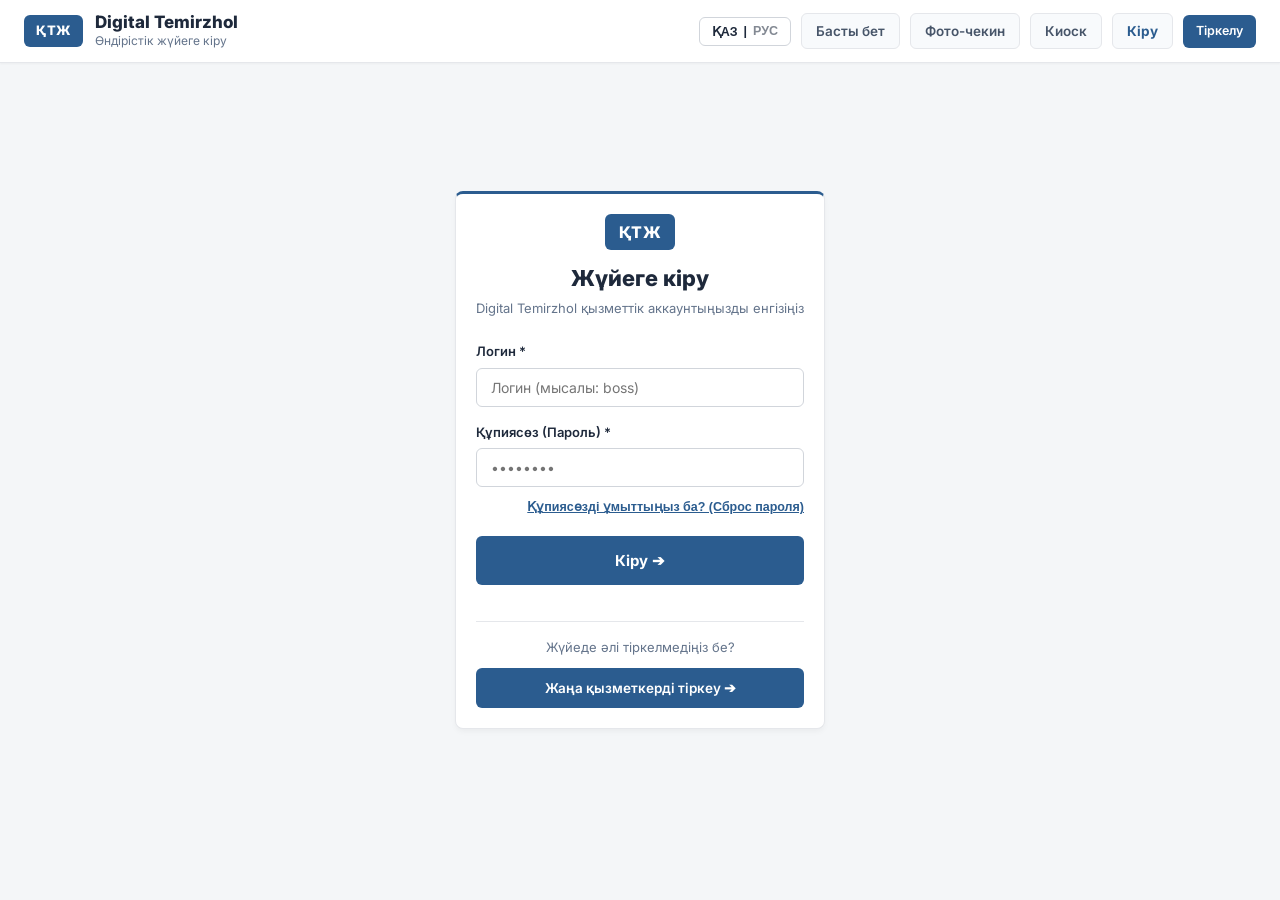
==== commit 4a284c7e: "Signatures wired into approvals+PDF, email reset, audit journal, unified navbar" ====
--- a/frontend/boss.html
+++ b/frontend/boss.html
@@ -11,27 +11,7 @@
 </head>
 <body>
 
-  <!-- Top Navbar -->
-  <header class="navbar">
-    <a href="index.html" class="brand-wrapper">
-      <div class="brand-badge">ҚТЖ</div>
-      <div class="brand-info">
-        <h1 data-i18n="brand_title">Digital Temirzhol</h1>
-        <p>Начальник дистанции пути (ПЧ-13) • Басқару панелі</p>
-      </div>
-    </a>
-
-    <div class="nav-actions">
-      <button class="btn-lang" id="btnLangToggle" title="Тілді ауыстыру / Сменить язык">
-        <strong>ҚАЗ</strong> | <span style="opacity:0.6;">РУС</span>
-      </button>
-      <div style="text-align: right;">
-        <div style="font-size: 14px; font-weight: 700; color: var(--text-main);" id="bossName">Бастық кабинеті</div>
-        <div style="font-size: 11px; color: var(--primary);" id="bossRoleTitle">ПЧ Бастығы</div>
-      </div>
-      <button class="btn btn-secondary btn-sm" onclick="Api.logout()" data-i18n="nav_logout">Шығу</button>
-    </div>
-  </header>
+  <div id="appNavbar"></div>
 
   <main class="main-container">
     
@@ -101,6 +81,9 @@
       </button>
       <button class="btn btn-secondary btn-sm tab-btn" onclick="switchTab('tab-approvals', this)">
         Жаңа тіркеулер <span class="badge badge-yellow" id="pendingCountBadge" style="margin-left:4px;">0</span>
+      </button>
+      <button class="btn btn-secondary btn-sm tab-btn" onclick="switchTab('tab-audit', this)">
+        Журнал событий
       </button>
       <button class="btn btn-primary btn-sm" onclick="openPrintRoster()" style="margin-left:auto; white-space:nowrap;">
         Басып шығару (Печать)
@@ -311,6 +294,42 @@
       </div>
     </div>
 
+    <!-- TAB 6: AUDIT JOURNAL -->
+    <div id="tab-audit" class="tab-content" style="display: none;">
+      <div class="glass-card">
+        <div class="card-header" style="flex-wrap:wrap; gap:10px;">
+          <div>
+            <h3>Жалпы журнал событий (Аудит)</h3>
+            <p style="font-size: 12px; color: var(--text-muted); margin-top: 2px;">
+              Кім, қашан, не істеді: кіру/шығу, нарядтар, больничныйлар, растаулар.
+            </p>
+          </div>
+          <div style="display:flex; gap:8px; align-items:center;">
+            <select id="auditActionFilter" class="form-control" style="width:auto;" onchange="loadAudit()">
+              <option value="">Барлық оқиғалар</option>
+            </select>
+            <button class="btn btn-secondary btn-sm" onclick="loadAudit()">Жаңарту</button>
+          </div>
+        </div>
+
+        <div class="table-wrapper">
+          <table class="custom-table">
+            <thead>
+              <tr>
+                <th>Уақыты</th>
+                <th>Қызметкер</th>
+                <th>Оқиға</th>
+                <th>Толығырақ</th>
+              </tr>
+            </thead>
+            <tbody id="auditTable">
+              <tr><td colspan="4" style="text-align:center;">Жүктелуде...</td></tr>
+            </tbody>
+          </table>
+        </div>
+      </div>
+    </div>
+
   </main>
 
   <!-- Modal for Document/Screenshot View -->
@@ -331,6 +350,10 @@
   <script src="js/i18n.js"></script>
   <script src="js/chat_modal.js"></script>
   <script>
+    window.PAGE = { section: "cabinet", title: "Digital Temirzhol", sub: "ПЧ Бастығы • Басқару панелі" };
+  </script>
+  <script src="js/layout.js"></script>
+  <script>
     let bossRosterData = [];
 
     function switchTab(tabId, btn) {
@@ -353,6 +376,9 @@
       if (tabId === "tab-approvals") {
         loadPendingUsers();
       }
+      if (tabId === "tab-audit") {
+        loadAudit();
+      }
     }
 
     window.addEventListener("DOMContentLoaded", () => {
@@ -366,9 +392,7 @@
         window.location.href = "index.html";
         return;
       }
-      document.getElementById("bossName").innerText = u.full_name;
-      const orgInfo = u.organization ? ` • ${u.organization}` : "";
-      if (u.position) document.getElementById("bossRoleTitle").innerText = `${u.position}${orgInfo}`;
+      // User capsule lives in the shared navbar (js/layout.js).
 
       // Set default date to today
       const today = new Date().toISOString().split("T")[0];
@@ -478,7 +502,9 @@
             ? `<button class="btn btn-primary btn-sm" onclick="approveLeave(${l.id}, 'APPROVED')">Бекіту (Қол қою)</button>
                <button class="btn btn-secondary btn-sm" style="margin-left:6px;" onclick="approveLeave(${l.id}, 'REJECTED')">Қайтару</button>`
             : (l.status === "APPROVED"
-                ? `<span class="badge badge-green">БЕКІТІЛГЕН</span>`
+                ? `<span class="badge badge-green">БЕКІТІЛГЕН</span>` + (l.boss_signature_url
+                    ? `<br/><img src="${Api.getFileUrl(l.boss_signature_url)}" alt="Қол" title="Бастықтың қолы" style="height:30px;margin-top:4px;background:#fff;border:1px solid var(--border-color);border-radius:4px;padding:2px;">`
+                    : "")
                 : `<span class="badge badge-red">ҚАЙТАРЫЛҒАН</span>`);
 
           return `
@@ -542,6 +568,47 @@
       } catch (err) {
         showToast("Қате: " + err.message, "danger");
       }
+    }
+
+    async function loadAudit() {
+      const tbody = document.getElementById("auditTable");
+      const filter = document.getElementById("auditActionFilter");
+      try {
+        if (filter.options.length <= 1) {
+          const actions = await Api.getAuditActions();
+          actions.forEach(a => {
+            const opt = document.createElement("option");
+            opt.value = a.code;
+            opt.textContent = a.label;
+            filter.appendChild(opt);
+          });
+        }
+        const events = await Api.getAudit(filter.value, 100);
+        if (!events.length) {
+          tbody.innerHTML = `<tr><td colspan="4" style="text-align:center; color:var(--text-muted);">Оқиғалар жоқ</td></tr>`;
+          return;
+        }
+        tbody.innerHTML = events.map(e => `
+          <tr>
+            <td style="font-family:var(--font-mono); font-size:12px; white-space:nowrap;">${escapeHtml(e.created_at)}</td>
+            <td><strong>${escapeHtml(e.actor_name)}</strong><br/><small style="color:var(--text-muted);">${escapeHtml(e.actor_role)}</small></td>
+            <td><span class="badge badge-blue">${escapeHtml(e.action_label)}</span></td>
+            <td style="font-size:12.5px;">${escapeHtml(e.detail)}</td>
+          </tr>
+        `).join("");
+      } catch (err) {
+        tbody.innerHTML = `<tr><td colspan="4" style="text-align:center; color:var(--text-muted);">Жүктеу қатесі: ${escapeHtml(err.message)}</td></tr>`;
+      }
+    }
+
+    function escapeHtml(str) {
+      if (!str) return "";
+      return String(str)
+        .replace(/&/g, "&amp;")
+        .replace(/</g, "&lt;")
+        .replace(/>/g, "&gt;")
+        .replace(/"/g, "&quot;")
+        .replace(/'/g, "&#039;");
     }
 
     async function loadTimesheet() {
